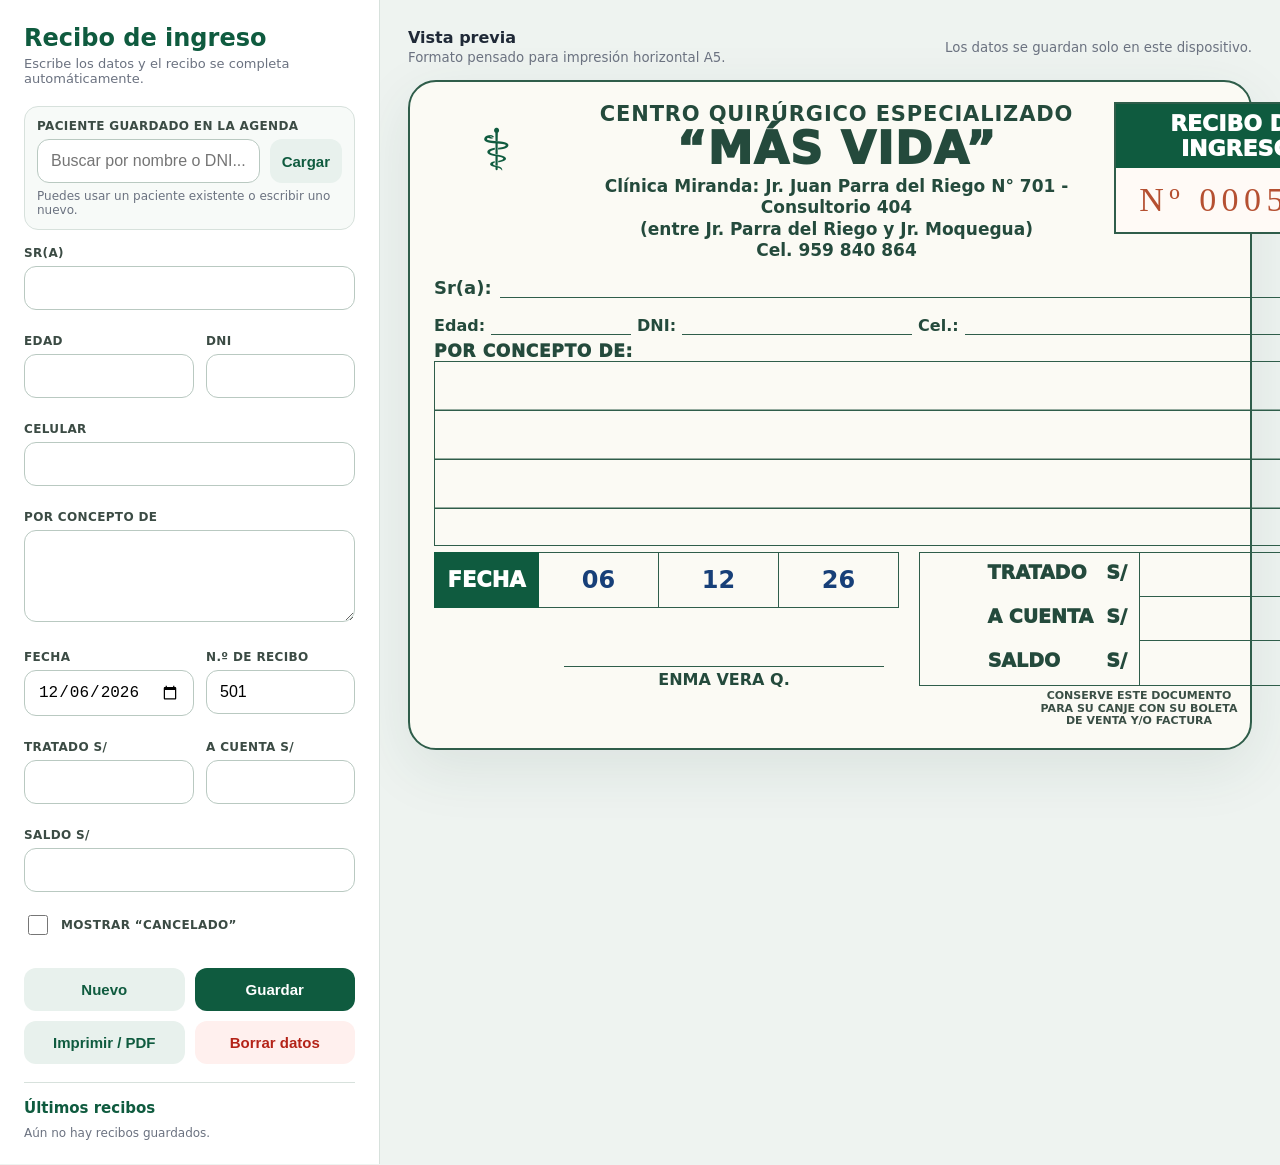
==== recibos.html @ a964f6d8 "Add files via upload" ====
<!doctype html>
<html lang="es">
<head>
  <meta charset="utf-8" />
  <meta name="viewport" content="width=device-width, initial-scale=1" />
  <title>Más Vida · Recibos de Ingreso</title>
  <link rel="manifest" href="manifest.json" />
  <meta name="theme-color" content="#0f5b3f" />
  <style>
    :root{--green:#0f5b3f;--green2:#1f7a57;--ink:#1f2937;--muted:#6b7280;--paper:#fbfaf4;--line:#2f5d4a;--bg:#eef3f0;--danger:#b42318}
    *{box-sizing:border-box} body{margin:0;font-family:Inter,system-ui,-apple-system,Segoe UI,Roboto,Arial,sans-serif;background:var(--bg);color:var(--ink)}
    .app{min-height:100vh;display:grid;grid-template-columns:380px 1fr}
    .sidebar{padding:24px;background:#fff;border-right:1px solid #d7e1dc;overflow:auto}
    h1{margin:0 0 4px;font-size:24px;color:var(--green)} .sub{font-size:13px;color:var(--muted);margin-bottom:20px}
    .grid{display:grid;grid-template-columns:1fr 1fr;gap:12px}.field{margin:0 0 12px}.field.full{grid-column:1/-1}
    label{display:block;font-size:12px;font-weight:800;letter-spacing:.03em;color:#3b4b44;margin-bottom:6px;text-transform:uppercase}
    input,textarea,select{width:100%;border:1.5px solid #b9c9c1;border-radius:12px;padding:12px 13px;font-size:16px;background:#fff;outline:none;transition:.15s}
    input:focus,textarea:focus,select:focus{border-color:var(--green2);box-shadow:0 0 0 3px #1f7a5722} textarea{min-height:92px;resize:vertical}
    .money{font-variant-numeric:tabular-nums}.row{display:flex;gap:10px;align-items:center}.switch{display:flex;align-items:center;gap:10px;margin:8px 0 16px;font-weight:700}.switch input{width:20px;height:20px}
    .actions{display:grid;grid-template-columns:1fr 1fr;gap:10px;position:sticky;bottom:0;padding-top:14px;background:linear-gradient(transparent,#fff 22%)}
    button{border:0;border-radius:12px;padding:13px 14px;font-size:15px;font-weight:800;cursor:pointer}.primary{background:var(--green);color:#fff}.secondary{background:#e8f1ed;color:var(--green)}.danger{background:#fff0ee;color:var(--danger)}
    .main{padding:28px;overflow:auto}.toolbar{max-width:1040px;margin:0 auto 14px;display:flex;justify-content:space-between;gap:12px;align-items:center}.toolbar small{color:var(--muted)}
    .receipt-wrap{max-width:1040px;margin:auto}.receipt{background:var(--paper);border:2px solid var(--line);border-radius:28px;padding:20px 24px 18px;box-shadow:0 18px 60px #214f3b18;aspect-ratio:auto;min-height:650px;display:grid;grid-template-rows:auto auto auto minmax(185px,1fr) auto;gap:6px;color:#244a3c}
    .header{display:grid;grid-template-columns:125px 1fr 245px;align-items:start;gap:12px}.logo{height:95px;display:grid;place-items:center;font-size:58px;color:var(--green)}
    .brand{text-align:center}.brand .top{font-weight:900;letter-spacing:.04em;font-size:21px}.brand .name{font-size:45px;line-height:1;font-weight:950;letter-spacing:.03em}.brand .addr{font-weight:700;font-size:17px;line-height:1.25;margin-top:5px}
    .num-box{border:2px solid var(--line);align-self:start}.num-title{background:var(--green);color:#fff;padding:7px;text-align:center;font-size:22px;font-weight:950}.num{padding:13px 12px;color:#b55031;font-family:Georgia,serif;font-size:34px;letter-spacing:.16em;text-align:center;background:#fffaf6}
    .line-row{display:grid;grid-template-columns:auto 1fr;align-items:end;gap:8px;font-weight:800;font-size:18px}.under{border-bottom:1.5px solid var(--line);min-height:31px;padding:0 6px 3px;color:#233d68;font-size:20px;font-weight:600}.triple{display:grid;grid-template-columns:auto 140px auto 230px auto 1fr;align-items:end;gap:6px;font-weight:800;font-size:16px}.concept-title{font-size:17px;font-weight:950;letter-spacing:.04em}.concept-box{border:1.5px solid var(--line);min-height:185px;position:relative}.concept-lines{position:absolute;inset:0;background:repeating-linear-gradient(to bottom,transparent 0,transparent 47px,var(--line) 48px,var(--line) 49px)}.concept-text{position:relative;padding:13px 18px;color:#233d68;font-size:21px;white-space:pre-wrap;line-height:48px}.cancelled{position:absolute;inset:0;display:grid;place-items:center;pointer-events:none}.cancelled[hidden]{display:none!important}.cancelled span{font-size:42px;color:#314a85;font-family:cursive;transform:rotate(-20deg);border-bottom:3px solid #314a85;padding:0 26px 4px;opacity:.95}
    .footer{display:grid;grid-template-columns:1fr 440px;gap:20px;align-items:start;padding-bottom:2px}.date-sign{display:grid;grid-template-columns:1fr;gap:58px;padding-top:0}.date-row{display:grid;grid-template-columns:105px repeat(3,120px);align-items:stretch}.date-label{background:var(--green);color:white;font-weight:950;font-size:21px;display:grid;place-items:center}.date-cell{border:1.5px solid var(--line);border-left:0;display:grid;place-items:center;color:#233d68;font-size:24px;min-height:56px}.signature{text-align:center;width:320px;margin-left:130px;border-top:1.5px solid var(--line);padding-top:3px;font-weight:800}.pay-grid{display:grid;grid-template-columns:1fr 1fr;border:1.5px solid var(--line)}.pay-labels{display:grid;grid-template-rows:repeat(3,1fr);font-weight:950;font-size:19px}.pay-labels div{padding:8px 12px;text-align:right}.pay-values{display:grid;grid-template-rows:repeat(3,1fr)}.pay-values div{border-left:1.5px solid var(--line);border-bottom:1.5px solid var(--line);padding:8px 12px;color:#233d68;font-size:21px;min-height:44px}.pay-values div:last-child{border-bottom:0}.keep{font-size:11px;font-weight:800;text-align:center;margin-top:4px;color:#3a4e45;line-height:1.15}
    .history{margin-top:18px;border-top:1px solid #d7e1dc;padding-top:16px}.history h2{font-size:15px;margin:0 0 9px;color:var(--green)}.hist-item{display:flex;justify-content:space-between;gap:10px;padding:9px 0;border-bottom:1px solid #edf1ef;font-size:13px}.hist-item button{padding:5px 8px;font-size:11px;border-radius:8px}.empty{font-size:12px;color:var(--muted)}

    /* v1.14: valores rellenados más legibles también en la vista previa */
    .under{color:#173f78;font-size:23px;font-weight:800}
    .concept-text{color:#173f78;font-size:24px;font-weight:800}
    .pay-values div{color:#173f78;font-size:23px;font-weight:800}
    .date-cell{color:#173f78;font-weight:800}
    .cancelled span{font-size:50px;color:#1676a8;border-bottom-color:#1676a8;font-family:Arial,sans-serif;font-weight:900;transform:rotate(-16deg)}
    @media(max-width:1000px){.app{grid-template-columns:1fr}.sidebar{border-right:0;border-bottom:1px solid #d7e1dc}.receipt{min-width:900px}.main{overflow:auto}.toolbar{min-width:900px}.header{grid-template-columns:95px 1fr 215px}.brand .name{font-size:37px}}
    @media print{
      @page{size:A5 landscape;margin:4mm}
      html,body{margin:0!important;padding:0!important;background:#fff!important;overflow:visible!important}
      .sidebar,.toolbar{display:none!important}
      .app,.main{display:block!important;margin:0!important;padding:0!important;width:auto!important;height:auto!important;overflow:visible!important}
      .receipt-wrap{position:relative!important;width:202mm!important;height:140mm!important;max-width:none!important;margin:0!important;padding:0!important;overflow:visible!important}

      /* Recibo más angosto, sin comprimir la altura útil */
      .receipt{position:absolute!important;left:1mm!important;top:1mm!important;width:200mm!important;height:138mm!important;min-height:0!important;margin:0!important;padding:0!important;border:.45mm solid var(--line)!important;border-radius:4mm!important;box-shadow:none!important;display:block!important;overflow:hidden!important;page-break-inside:avoid!important;break-inside:avoid!important}

      .header{position:absolute!important;left:6mm!important;right:6mm!important;top:4mm!important;height:31mm!important;display:grid!important;grid-template-columns:12mm 1fr 45mm!important;gap:2mm!important;align-items:start!important}
      .logo{height:28mm!important;font-size:12mm!important;align-items:center!important}
      .brand .top{font-size:5.2mm!important;line-height:1.04!important;white-space:nowrap!important}
      .brand .name{font-size:9.5mm!important;line-height:.95!important}
      .brand .addr{font-size:4.25mm!important;line-height:1.08!important;margin-top:.7mm!important}
      .num-box{height:28mm!important;overflow:hidden!important}
      .num-title{font-size:4.3mm!important;line-height:1!important;padding:1.35mm .5mm!important;white-space:nowrap!important}
      .num{font-size:7mm!important;line-height:1.1!important;padding:2mm .4mm!important;white-space:nowrap!important;letter-spacing:.12em!important}

      /* Datos a rellenar: más grandes y uniformes */
      .line-row{position:absolute!important;left:6mm!important;right:6mm!important;top:38mm!important;height:9mm!important;display:grid!important;grid-template-columns:auto 1fr!important;align-items:end!important;gap:1.5mm!important;font-size:5.3mm!important}
      .under{min-height:7mm!important;font-size:5.5mm!important;padding:0 1.4mm .35mm!important;font-weight:600!important}
      .triple{position:absolute!important;left:6mm!important;right:6mm!important;top:48mm!important;height:9mm!important;display:grid!important;grid-template-columns:auto 22mm auto 32mm auto 1fr!important;align-items:end!important;gap:.8mm!important;font-size:5.1mm!important}
      .triple .under{font-size:5.3mm!important}

      .receipt>div:nth-of-type(4){position:absolute!important;left:6mm!important;right:6mm!important;top:58mm!important;height:31mm!important}
      .concept-title{font-size:5.2mm!important;line-height:6mm!important;height:6mm!important}
      .concept-box{height:25mm!important;min-height:25mm!important}
      .concept-lines{background:none!important}
      .concept-text{padding:3mm 7mm!important;font-size:5.7mm!important;line-height:8mm!important}
      .cancelled span{font-size:7mm!important;border-bottom-width:.5mm!important;padding:0 4mm .8mm!important}

      .footer{position:absolute!important;left:6mm!important;right:6mm!important;top:94mm!important;height:39mm!important;display:grid!important;grid-template-columns:105mm 70mm!important;gap:13mm!important;align-items:start!important;padding:0!important}
      .date-sign{position:relative!important;height:39mm!important;display:block!important;padding:0!important}
      .date-row{position:absolute!important;left:0!important;top:0!important;display:grid!important;grid-template-columns:24mm repeat(3,18mm)!important;width:78mm!important;height:9mm!important}
      .date-label{font-size:5.1mm!important}
      .date-cell{font-size:5.2mm!important;min-height:9mm!important;height:9mm!important}
      .signature{position:absolute!important;left:3mm!important;top:28mm!important;width:72mm!important;margin:0!important;padding-top:.7mm!important;font-size:4.8mm!important}

      /* Montos con columnas separadas para evitar superposición */
      .pay-grid{width:70mm!important;height:29mm!important;display:grid!important;grid-template-columns:42mm 28mm!important}
      .pay-labels{font-size:4.8mm!important;line-height:1!important}
      .pay-labels div{padding:1.5mm 1.5mm!important;white-space:nowrap!important;display:flex!important;align-items:center!important;justify-content:flex-end!important}
      .pay-values div{padding:1.05mm 1.2mm!important;font-size:5.2mm!important;line-height:1!important;min-height:9.65mm!important;height:9.65mm!important;white-space:nowrap!important;overflow:visible!important;display:flex!important;align-items:center!important}
      .keep{font-size:2.7mm!important;margin-top:1mm!important;line-height:1.08!important;white-space:normal!important;width:70mm!important}

      /* v1.12: aprovechar el ancho útil y desplazar el encabezado a la izquierda */
      .header{left:1.5mm!important;right:11mm!important;grid-template-columns:12mm 1fr 45mm!important}
      .brand{position:relative!important;left:-4mm!important}
      .num-box{position:relative!important;left:-4mm!important}

      /* El bloque de montos queda pegado al borde derecho útil, sin franja vacía */
      .footer{display:block!important;left:6mm!important;right:6mm!important}
      .date-sign{position:absolute!important;left:0!important;top:0!important;width:105mm!important}
      .footer>div:last-child{position:absolute!important;right:0!important;top:0!important;width:70mm!important}

      /* v1.13: zona central equilibrada y visualmente coherente */
      .line-row{
        left:7mm!important;right:7mm!important;top:38mm!important;height:9mm!important;
        grid-template-columns:17mm 1fr!important;gap:2mm!important;
      }
      .line-row>span{display:flex!important;align-items:flex-end!important;height:7mm!important}
      .line-row .under{padding-left:2mm!important}

      .triple{
        left:7mm!important;right:7mm!important;top:48mm!important;height:9mm!important;
        grid-template-columns:15mm minmax(25mm,1fr) 14mm minmax(34mm,1.15fr) 14mm minmax(42mm,1.35fr)!important;
        column-gap:2mm!important;
      }
      .triple>span{display:flex!important;align-items:flex-end!important;height:7mm!important;white-space:nowrap!important}
      .triple .under{padding-left:2mm!important;width:auto!important}

      .receipt>div:nth-of-type(4){left:7mm!important;right:7mm!important;top:58mm!important}
      .concept-title{padding-left:0!important}
      .concept-text{padding:3.2mm 8mm!important;font-size:5.8mm!important}
      .pay-grid{width:70mm!important}
      .keep{width:70mm!important}

      /* v1.14: datos rellenados más grandes, azules y en negrita */
      .line-row .under{font-size:6.4mm!important;font-weight:800!important;color:#173f78!important;line-height:1!important;}
      .triple .under{font-size:6.1mm!important;font-weight:800!important;color:#173f78!important;line-height:1!important;}
      .concept-text{font-size:6.5mm!important;font-weight:800!important;color:#173f78!important;line-height:8mm!important;}
      .pay-values div{font-size:6.1mm!important;font-weight:800!important;color:#173f78!important;}
      .date-cell{font-size:5.4mm!important;font-weight:800!important;color:#173f78!important;}
      .cancelled span{font-size:10mm!important;font-weight:900!important;color:#1676a8!important;border-bottom-color:#1676a8!important;border-bottom-width:.8mm!important;font-family:Arial,sans-serif!important;letter-spacing:.02em!important;transform:rotate(-16deg)!important;opacity:.92!important;}
    }

    /* Integración con la agenda: selector de pacientes compartidos */
    .patient-tools{margin:0 0 16px;padding:12px;border:1px solid #d7e1dc;border-radius:14px;background:#f7faf8}
    .patient-tools .row{align-items:stretch}
    .patient-tools button{padding:10px 12px;white-space:nowrap}
    .patient-status{font-size:12px;color:var(--muted);margin-top:6px;min-height:16px}
    .linked-patient{color:var(--green);font-weight:800}
    @media print{.patient-tools{display:none!important}}
  </style>
</head>
<body>
<div class="app">
  <aside class="sidebar">
    <h1>Recibo de ingreso</h1>
    <div class="sub">Escribe los datos y el recibo se completa automáticamente.</div>
    <div class="patient-tools">
      <label>Paciente guardado en la agenda</label>
      <div class="row">
        <input id="receiptPatientLookup" list="receiptPatientDatalist" placeholder="Buscar por nombre o DNI..." autocomplete="off" />
        <datalist id="receiptPatientDatalist"></datalist>
        <button class="secondary" id="receiptLoadPatientBtn" type="button">Cargar</button>
      </div>
      <div id="receiptPatientStatus" class="patient-status">Puedes usar un paciente existente o escribir uno nuevo.</div>
    </div>
    <div class="grid">
      <div class="field full"><label>Sr(a)</label><input id="name" autocomplete="off" /></div>
      <div class="field"><label>Edad</label><input id="age" inputmode="numeric" /></div>
      <div class="field"><label>DNI</label><input id="dni" inputmode="numeric" /></div>
      <div class="field full"><label>Celular</label><input id="phone" inputmode="tel" /></div>
      <div class="field full"><label>Por concepto de</label><textarea id="concept"></textarea></div>
      <div class="field"><label>Fecha</label><input id="date" type="date" /></div>
      <div class="field"><label>N.º de recibo</label><input id="number" inputmode="numeric" /></div>
      <div class="field"><label>Tratado S/</label><input id="treated" class="money" inputmode="decimal" /></div>
      <div class="field"><label>A cuenta S/</label><input id="account" class="money" inputmode="decimal" /></div>
      <div class="field full"><label>Saldo S/</label><input id="balance" class="money" inputmode="decimal" /></div>
    </div>
    <label class="switch"><input id="cancelled" type="checkbox" /> Mostrar “CANCELADO”</label>
    <div class="actions">
      <button class="secondary" id="newBtn">Nuevo</button>
      <button class="primary" id="saveBtn">Guardar</button>
      <button class="secondary" id="printBtn">Imprimir / PDF</button>
      <button class="danger" id="clearBtn">Borrar datos</button>
    </div>
    <div class="history"><h2>Últimos recibos</h2><div id="history"></div></div>
  </aside>
  <main class="main">
    <div class="toolbar"><div><strong>Vista previa</strong><br><small>Formato pensado para impresión horizontal A5.</small></div><small>Los datos se guardan solo en este dispositivo.</small></div>
    <div class="receipt-wrap">
      <section class="receipt" id="receipt">
        <div class="header">
          <div class="logo">⚕</div>
          <div class="brand">
            <div class="top">CENTRO QUIRÚRGICO ESPECIALIZADO</div>
            <div class="name">“MÁS VIDA”</div>
            <div class="addr">Clínica Miranda: Jr. Juan Parra del Riego N° 701 - Consultorio 404<br>(entre Jr. Parra del Riego y Jr. Moquegua)<br>Cel. 959 840 864</div>
          </div>
          <div class="num-box"><div class="num-title">RECIBO DE INGRESO</div><div class="num">Nº <span data-out="number">000501</span></div></div>
        </div>
        <div class="line-row"><span>Sr(a):</span><div class="under" data-out="name"></div></div>
        <div class="triple"><span>Edad:</span><div class="under" data-out="age"></div><span>DNI:</span><div class="under" data-out="dni"></div><span>Cel.:</span><div class="under" data-out="phone"></div></div>
        <div><div class="concept-title">POR CONCEPTO DE:</div><div class="concept-box"><div class="concept-lines"></div><div class="concept-text" data-out="concept"></div><div class="cancelled" id="cancelMark" hidden><span>CANCELADO</span></div></div></div>
        <div class="footer">
          <div class="date-sign"><div class="date-row"><div class="date-label">FECHA</div><div class="date-cell" data-out="day"></div><div class="date-cell" data-out="month"></div><div class="date-cell" data-out="year"></div></div><div class="signature">ENMA VERA Q.</div></div>
          <div><div class="pay-grid"><div class="pay-labels"><div>TRATADO&nbsp;&nbsp; S/</div><div>A CUENTA&nbsp; S/</div><div>SALDO&nbsp;&nbsp;&nbsp;&nbsp;&nbsp;&nbsp; S/</div></div><div class="pay-values"><div data-out="treated"></div><div data-out="account"></div><div data-out="balance"></div></div></div><div class="keep">CONSERVE ESTE DOCUMENTO<br>PARA SU CANJE CON SU BOLETA<br>DE VENTA Y/O FACTURA</div></div>
        </div>
      </section>
    </div>
  </main>
</div>
<script>
const ids=['name','age','dni','phone','concept','date','number','treated','account','balance','cancelled'];
const PATIENT_STORE='masVidaPatients';
const RECEIPT_STORE='mv_receipts';
const $=id=>document.getElementById(id);
const today=()=>new Date().toISOString().slice(0,10);
let currentPatientId='';

function newLocalId(){
  if(window.crypto && typeof window.crypto.randomUUID==='function')return window.crypto.randomUUID();
  return 'mv-'+Date.now()+'-'+Math.random().toString(36).slice(2,10);
}
function esc(v){return String(v??'').replace(/[&<>"']/g,c=>({"&":"&amp;","<":"&lt;",">":"&gt;",'"':'&quot;',"'":'&#039;'}[c]))}
function getPatients(){try{return JSON.parse(localStorage.getItem(PATIENT_STORE)||'[]')}catch{return []}}
function setPatients(v){localStorage.setItem(PATIENT_STORE,JSON.stringify(v))}
function normalizePhones(rawPhones,legacyPhone){
  if(Array.isArray(rawPhones)&&rawPhones.length)return rawPhones.map(p=>({owner:(p.owner||'Paciente').trim(),number:(p.number||'').trim()})).filter(p=>p.number);
  return legacyPhone&&String(legacyPhone).trim()?[{owner:'Paciente',number:String(legacyPhone).trim()}]:[];
}
function primaryPhone(p){const list=normalizePhones(p?.phones,p?.phone);return list[0]?.number||p?.phone||''}
function refreshPatientLookup(){
  const list=getPatients();
  $('receiptPatientDatalist').innerHTML=list.map(p=>`<option value="${esc(p.name)} — ${esc(p.dni||'sin DNI')}"></option>`).join('');
}
function findPatientFromLookup(){
  const val=$('receiptPatientLookup').value.trim().toLowerCase();
  if(!val)return null;
  return getPatients().find(p=>{
    const name=(p.name||'').toLowerCase(),dni=(p.dni||'').toLowerCase();
    return val===`${name} — ${dni||'sin dni'}` || (dni&&val.includes(dni)) || (name&&val.startsWith(name));
  })||null;
}
function loadPatient(p){
  if(!p)return false;
  currentPatientId=p.id||'';
  $('name').value=p.name||'';$('age').value=p.age||'';$('dni').value=p.dni||'';$('phone').value=primaryPhone(p);
  $('receiptPatientLookup').value=`${p.name||''} — ${p.dni||'sin DNI'}`;
  $('receiptPatientStatus').innerHTML=`<span class="linked-patient">Paciente vinculado:</span> ${esc(p.name||'')}`;
  update();return true;
}
function loadPatientById(id){return loadPatient(getPatients().find(p=>p.id===id))}
function syncPatientFromReceipt(){
  const name=$('name').value.trim(),dni=$('dni').value.trim(),age=$('age').value.trim(),phone=$('phone').value.trim();
  if(!name)return null;
  const list=getPatients();
  let p=list.find(x=>(currentPatientId&&x.id===currentPatientId)||(dni&&x.dni===dni)||((x.name||'').toLowerCase()===name.toLowerCase()));
  if(!p){p={id:newLocalId(),name,age,dni,phone,phones:phone?[{owner:'Paciente',number:phone}]:[]};list.push(p)}
  else{
    p.name=name;p.age=age;p.dni=dni;p.phone=phone;
    const phones=normalizePhones(p.phones,p.phone);
    if(phone){
      const idx=phones.findIndex(x=>(x.owner||'').toLowerCase()==='paciente');
      if(idx>=0)phones[idx].number=phone;else phones.unshift({owner:'Paciente',number:phone});
    }
    p.phones=phones;
  }
  currentPatientId=p.id;setPatients(list);refreshPatientLookup();
  $('receiptPatientLookup').value=`${p.name} — ${p.dni||'sin DNI'}`;
  $('receiptPatientStatus').innerHTML=`<span class="linked-patient">Paciente vinculado:</span> ${esc(p.name)}`;
  return p;
}
function fmtNum(n){const s=String(n||'').replace(/\D/g,'');return s?String(parseInt(s,10)).padStart(6,'0'):'000000'}
function fmtMoney(v){if(v==='')return '';let n=Number(String(v).replace(',','.'));return Number.isFinite(n)?n.toFixed(2):v}
function update(){
  document.querySelectorAll('[data-out]').forEach(el=>{const k=el.dataset.out;if(ids.includes(k))el.textContent=$(k).value||''});
  document.querySelector('[data-out="number"]').textContent=fmtNum($('number').value);
  ['treated','account','balance'].forEach(k=>document.querySelector(`[data-out="${k}"]`).textContent=fmtMoney($(k).value));
  const d=$('date').value?new Date($('date').value+'T12:00:00'):null;
  document.querySelector('[data-out="day"]').textContent=d?String(d.getDate()).padStart(2,'0'):'';
  document.querySelector('[data-out="month"]').textContent=d?String(d.getMonth()+1).padStart(2,'0'):'';
  document.querySelector('[data-out="year"]').textContent=d?String(d.getFullYear()).slice(-2):'';
  $('cancelMark').hidden=!$('cancelled').checked;
}
function autoBalance(){const t=parseFloat($('treated').value.replace(',','.'))||0;const a=parseFloat($('account').value.replace(',','.'))||0;if($('treated').value||$('account').value)$('balance').value=(t-a).toFixed(2);update()}
ids.forEach(id=>$(id).addEventListener(id==='cancelled'?'change':'input',()=>{if(id==='treated'||id==='account')autoBalance();else update()}));
function nextNumber(){const arr=JSON.parse(localStorage.getItem(RECEIPT_STORE)||'[]');const last=arr.reduce((m,r)=>Math.max(m,Number(r.number)||0),500);return last+1}
function blank(){
  currentPatientId='';ids.forEach(id=>{if(id==='cancelled')$(id).checked=false;else $(id).value=''});
  $('receiptPatientLookup').value='';$('receiptPatientStatus').textContent='Puedes usar un paciente existente o escribir uno nuevo.';
  $('date').value=today();$('number').value=nextNumber();update();$('name').focus();
}
function save(){
  const data={};ids.forEach(id=>data[id]=id==='cancelled'?$(id).checked:$(id).value);
  if(!data.name&&!data.concept){alert('Escribe al menos el nombre o el concepto antes de guardar.');return}
  const patient=syncPatientFromReceipt();if(patient)data.patientId=patient.id;
  let arr=JSON.parse(localStorage.getItem(RECEIPT_STORE)||'[]');
  const idx=arr.findIndex(r=>String(r.number)===String(data.number));if(idx>=0)arr[idx]=data;else arr.unshift(data);
  localStorage.setItem(RECEIPT_STORE,JSON.stringify(arr.slice(0,1000)));renderHistory();
  window.parent?.postMessage({type:'masvida-receipts-updated'},'*');
  alert('Recibo guardado. El paciente quedó vinculado a la agenda.');
}
function load(r){
  currentPatientId=r.patientId||'';ids.forEach(id=>{if(id==='cancelled')$(id).checked=!!r[id];else $(id).value=r[id]||''});
  if(currentPatientId){const p=getPatients().find(x=>x.id===currentPatientId);if(p){$('receiptPatientLookup').value=`${p.name} — ${p.dni||'sin DNI'}`;$('receiptPatientStatus').innerHTML=`<span class="linked-patient">Paciente vinculado:</span> ${esc(p.name)}`}}
  else{$('receiptPatientLookup').value='';$('receiptPatientStatus').textContent='Recibo antiguo sin vínculo directo. Al guardarlo se vinculará al paciente.'}
  update();
}
function loadReceiptNumber(number){const arr=JSON.parse(localStorage.getItem(RECEIPT_STORE)||'[]');const r=arr.find(x=>String(x.number)===String(number));if(r)load(r)}
function renderHistory(){
  const el=$('history');const arr=JSON.parse(localStorage.getItem(RECEIPT_STORE)||'[]');
  if(!arr.length){el.innerHTML='<div class="empty">Aún no hay recibos guardados.</div>';return}
  el.innerHTML=arr.slice(0,12).map((r,i)=>`<div class="hist-item"><span><strong>#${fmtNum(r.number)}</strong><br>${esc(r.name||'Sin nombre')}</span><button class="secondary" data-i="${i}">Abrir</button></div>`).join('');
  el.querySelectorAll('button').forEach(b=>b.onclick=()=>load(arr[Number(b.dataset.i)]));
}
$('receiptLoadPatientBtn').onclick=()=>{const p=findPatientFromLookup();if(!p){alert('No se encontró ese paciente en la agenda.');return}loadPatient(p)};
$('receiptPatientLookup').addEventListener('change',()=>{const p=findPatientFromLookup();if(p)loadPatient(p)});
$('saveBtn').onclick=save;$('newBtn').onclick=blank;$('printBtn').onclick=()=>window.print();$('clearBtn').onclick=()=>{if(confirm('¿Borrar los datos actuales del formulario?'))blank()};
window.addEventListener('keydown',e=>{if((e.ctrlKey||e.metaKey)&&e.key.toLowerCase()==='s'){e.preventDefault();save()}if((e.ctrlKey||e.metaKey)&&e.key.toLowerCase()==='p'){e.preventDefault();window.print()}});
window.addEventListener('message',e=>{
  const d=e.data||{};
  if(d.type==='loadPatient'){refreshPatientLookup();blank();loadPatientById(d.patientId)}
  if(d.type==='loadReceipt'){refreshPatientLookup();loadReceiptNumber(d.number)}
  if(d.type==='refreshPatients')refreshPatientLookup();
});
window.addEventListener('storage',e=>{if(e.key===PATIENT_STORE)refreshPatientLookup();if(e.key===RECEIPT_STORE)renderHistory()});
refreshPatientLookup();$('date').value=today();$('number').value=nextNumber();update();renderHistory();
const pendingPatient=localStorage.getItem('mv_receipt_patient_to_load');if(pendingPatient){localStorage.removeItem('mv_receipt_patient_to_load');loadPatientById(pendingPatient)}
const pendingReceipt=localStorage.getItem('mv_receipt_to_open');if(pendingReceipt){localStorage.removeItem('mv_receipt_to_open');loadReceiptNumber(pendingReceipt)}
</script>
</body></html>
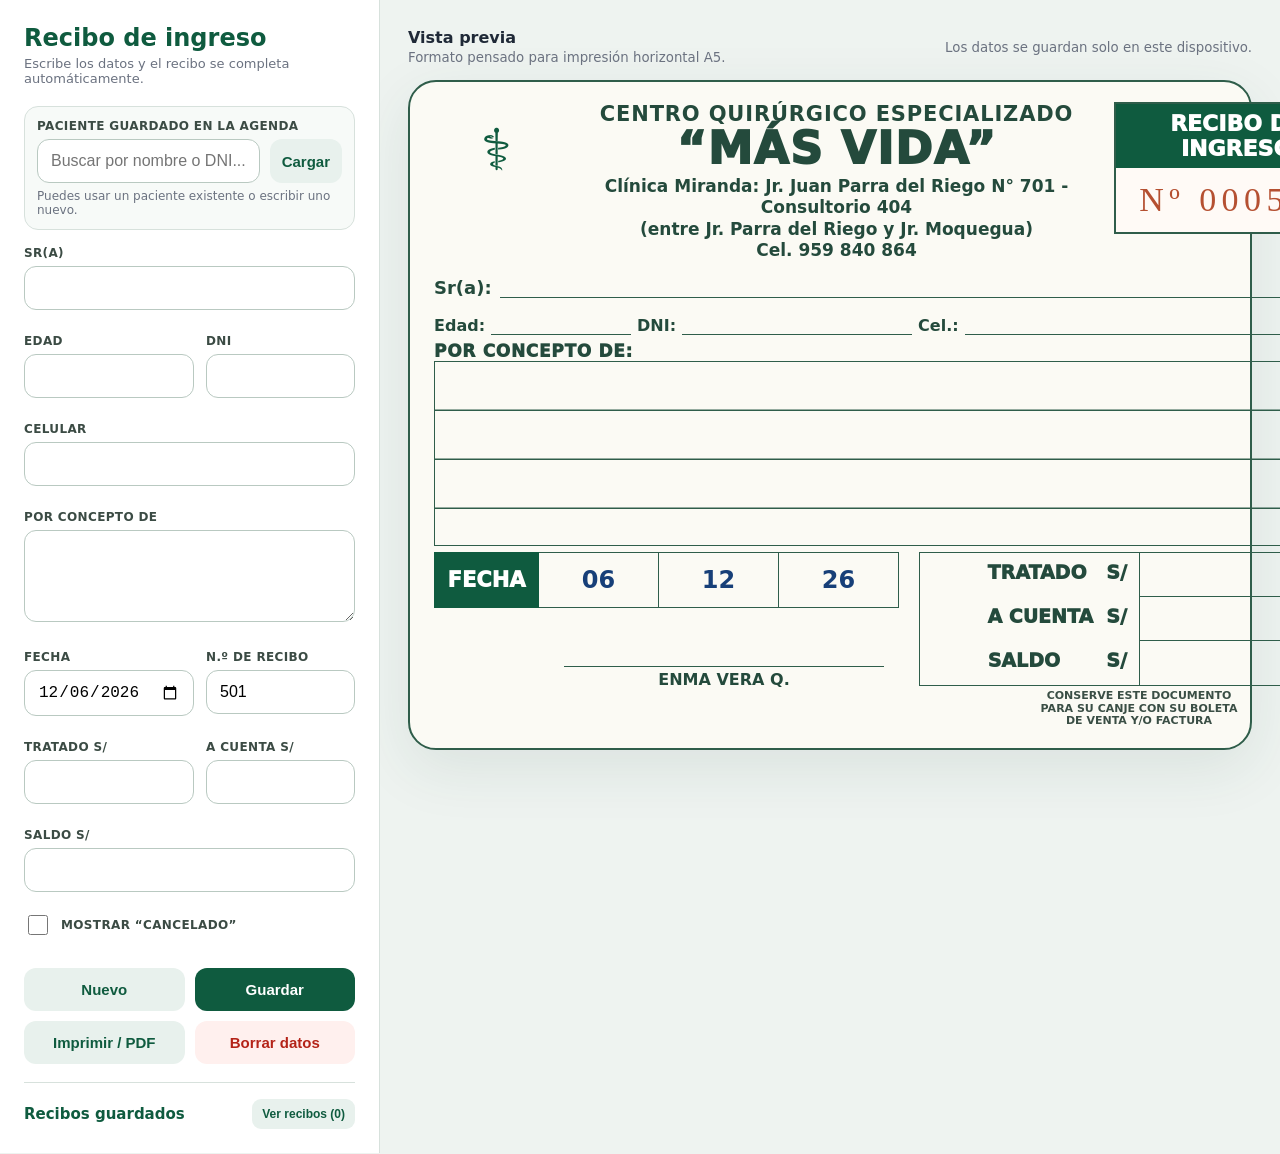
==== commit 0439e006: "Add files via upload" ====
--- a/recibos.html
+++ b/recibos.html
@@ -26,7 +26,7 @@
     .num-box{border:2px solid var(--line);align-self:start}.num-title{background:var(--green);color:#fff;padding:7px;text-align:center;font-size:22px;font-weight:950}.num{padding:13px 12px;color:#b55031;font-family:Georgia,serif;font-size:34px;letter-spacing:.16em;text-align:center;background:#fffaf6}
     .line-row{display:grid;grid-template-columns:auto 1fr;align-items:end;gap:8px;font-weight:800;font-size:18px}.under{border-bottom:1.5px solid var(--line);min-height:31px;padding:0 6px 3px;color:#233d68;font-size:20px;font-weight:600}.triple{display:grid;grid-template-columns:auto 140px auto 230px auto 1fr;align-items:end;gap:6px;font-weight:800;font-size:16px}.concept-title{font-size:17px;font-weight:950;letter-spacing:.04em}.concept-box{border:1.5px solid var(--line);min-height:185px;position:relative}.concept-lines{position:absolute;inset:0;background:repeating-linear-gradient(to bottom,transparent 0,transparent 47px,var(--line) 48px,var(--line) 49px)}.concept-text{position:relative;padding:13px 18px;color:#233d68;font-size:21px;white-space:pre-wrap;line-height:48px}.cancelled{position:absolute;inset:0;display:grid;place-items:center;pointer-events:none}.cancelled[hidden]{display:none!important}.cancelled span{font-size:42px;color:#314a85;font-family:cursive;transform:rotate(-20deg);border-bottom:3px solid #314a85;padding:0 26px 4px;opacity:.95}
     .footer{display:grid;grid-template-columns:1fr 440px;gap:20px;align-items:start;padding-bottom:2px}.date-sign{display:grid;grid-template-columns:1fr;gap:58px;padding-top:0}.date-row{display:grid;grid-template-columns:105px repeat(3,120px);align-items:stretch}.date-label{background:var(--green);color:white;font-weight:950;font-size:21px;display:grid;place-items:center}.date-cell{border:1.5px solid var(--line);border-left:0;display:grid;place-items:center;color:#233d68;font-size:24px;min-height:56px}.signature{text-align:center;width:320px;margin-left:130px;border-top:1.5px solid var(--line);padding-top:3px;font-weight:800}.pay-grid{display:grid;grid-template-columns:1fr 1fr;border:1.5px solid var(--line)}.pay-labels{display:grid;grid-template-rows:repeat(3,1fr);font-weight:950;font-size:19px}.pay-labels div{padding:8px 12px;text-align:right}.pay-values{display:grid;grid-template-rows:repeat(3,1fr)}.pay-values div{border-left:1.5px solid var(--line);border-bottom:1.5px solid var(--line);padding:8px 12px;color:#233d68;font-size:21px;min-height:44px}.pay-values div:last-child{border-bottom:0}.keep{font-size:11px;font-weight:800;text-align:center;margin-top:4px;color:#3a4e45;line-height:1.15}
-    .history{margin-top:18px;border-top:1px solid #d7e1dc;padding-top:16px}.history h2{font-size:15px;margin:0 0 9px;color:var(--green)}.hist-item{display:flex;justify-content:space-between;gap:10px;padding:9px 0;border-bottom:1px solid #edf1ef;font-size:13px}.hist-item button{padding:5px 8px;font-size:11px;border-radius:8px}.empty{font-size:12px;color:var(--muted)}
+    .history{margin-top:18px;border-top:1px solid #d7e1dc;padding-top:16px}.history-head{display:flex;align-items:center;justify-content:space-between;gap:10px}.history h2{font-size:15px;margin:0;color:var(--green)}.history-toggle{padding:8px 10px;font-size:12px;border-radius:9px}.history-panel{margin-top:10px}.history-panel[hidden]{display:none!important}.history-search{margin-bottom:8px;padding:9px 10px;font-size:14px}.history-list{max-height:270px;overflow:auto;border:1px solid #edf1ef;border-radius:10px;padding:0 9px;background:#fbfdfc}.hist-item{display:flex;justify-content:space-between;gap:10px;padding:9px 0;border-bottom:1px solid #edf1ef;font-size:13px}.hist-item:last-child{border-bottom:0}.hist-item button{padding:5px 8px;font-size:11px;border-radius:8px}.empty{font-size:12px;color:var(--muted);padding:8px 0}
 
     /* v1.14: valores rellenados más legibles también en la vista previa */
     .under{color:#173f78;font-size:23px;font-weight:800}
@@ -164,7 +164,13 @@
       <button class="secondary" id="printBtn">Imprimir / PDF</button>
       <button class="danger" id="clearBtn">Borrar datos</button>
     </div>
-    <div class="history"><h2>Últimos recibos</h2><div id="history"></div></div>
+    <div class="history">
+      <div class="history-head"><h2>Recibos guardados</h2><button class="secondary history-toggle" id="historyToggle" type="button">Ver recibos</button></div>
+      <div class="history-panel" id="historyPanel" hidden>
+        <input class="history-search" id="historySearch" placeholder="Buscar por paciente, DNI o N.º de recibo..." autocomplete="off" />
+        <div class="history-list" id="history"></div>
+      </div>
+    </div>
   </aside>
   <main class="main">
     <div class="toolbar"><div><strong>Vista previa</strong><br><small>Formato pensado para impresión horizontal A5.</small></div><small>Los datos se guardan solo en este dispositivo.</small></div>
@@ -290,12 +296,17 @@
 function loadReceiptNumber(number){const arr=JSON.parse(localStorage.getItem(RECEIPT_STORE)||'[]');const r=arr.find(x=>String(x.number)===String(number));if(r)load(r)}
 function renderHistory(){
   const el=$('history');const arr=JSON.parse(localStorage.getItem(RECEIPT_STORE)||'[]');
-  if(!arr.length){el.innerHTML='<div class="empty">Aún no hay recibos guardados.</div>';return}
-  el.innerHTML=arr.slice(0,12).map((r,i)=>`<div class="hist-item"><span><strong>#${fmtNum(r.number)}</strong><br>${esc(r.name||'Sin nombre')}</span><button class="secondary" data-i="${i}">Abrir</button></div>`).join('');
+  const q=($('historySearch')?.value||'').trim().toLowerCase();
+  const list=arr.map((r,i)=>({r,i})).filter(({r})=>!q||[r.name,r.dni,r.number,r.concept].join(' ').toLowerCase().includes(q));
+  $('historyToggle').textContent=$('historyPanel').hidden?`Ver recibos (${arr.length})`:`Ocultar recibos (${arr.length})`;
+  if(!list.length){el.innerHTML=`<div class="empty">${arr.length?'No se encontraron recibos.':'Aún no hay recibos guardados.'}</div>`;return}
+  el.innerHTML=list.map(({r,i})=>`<div class="hist-item"><span><strong>#${fmtNum(r.number)}</strong><br>${esc(r.name||'Sin nombre')}${r.dni?` · DNI ${esc(r.dni)}`:''}</span><button class="secondary" data-i="${i}">Abrir</button></div>`).join('');
   el.querySelectorAll('button').forEach(b=>b.onclick=()=>load(arr[Number(b.dataset.i)]));
 }
 $('receiptLoadPatientBtn').onclick=()=>{const p=findPatientFromLookup();if(!p){alert('No se encontró ese paciente en la agenda.');return}loadPatient(p)};
 $('receiptPatientLookup').addEventListener('change',()=>{const p=findPatientFromLookup();if(p)loadPatient(p)});
+$('historyToggle').onclick=()=>{$('historyPanel').hidden=!$('historyPanel').hidden;renderHistory()};
+$('historySearch').addEventListener('input',renderHistory);
 $('saveBtn').onclick=save;$('newBtn').onclick=blank;$('printBtn').onclick=()=>window.print();$('clearBtn').onclick=()=>{if(confirm('¿Borrar los datos actuales del formulario?'))blank()};
 window.addEventListener('keydown',e=>{if((e.ctrlKey||e.metaKey)&&e.key.toLowerCase()==='s'){e.preventDefault();save()}if((e.ctrlKey||e.metaKey)&&e.key.toLowerCase()==='p'){e.preventDefault();window.print()}});
 window.addEventListener('message',e=>{
